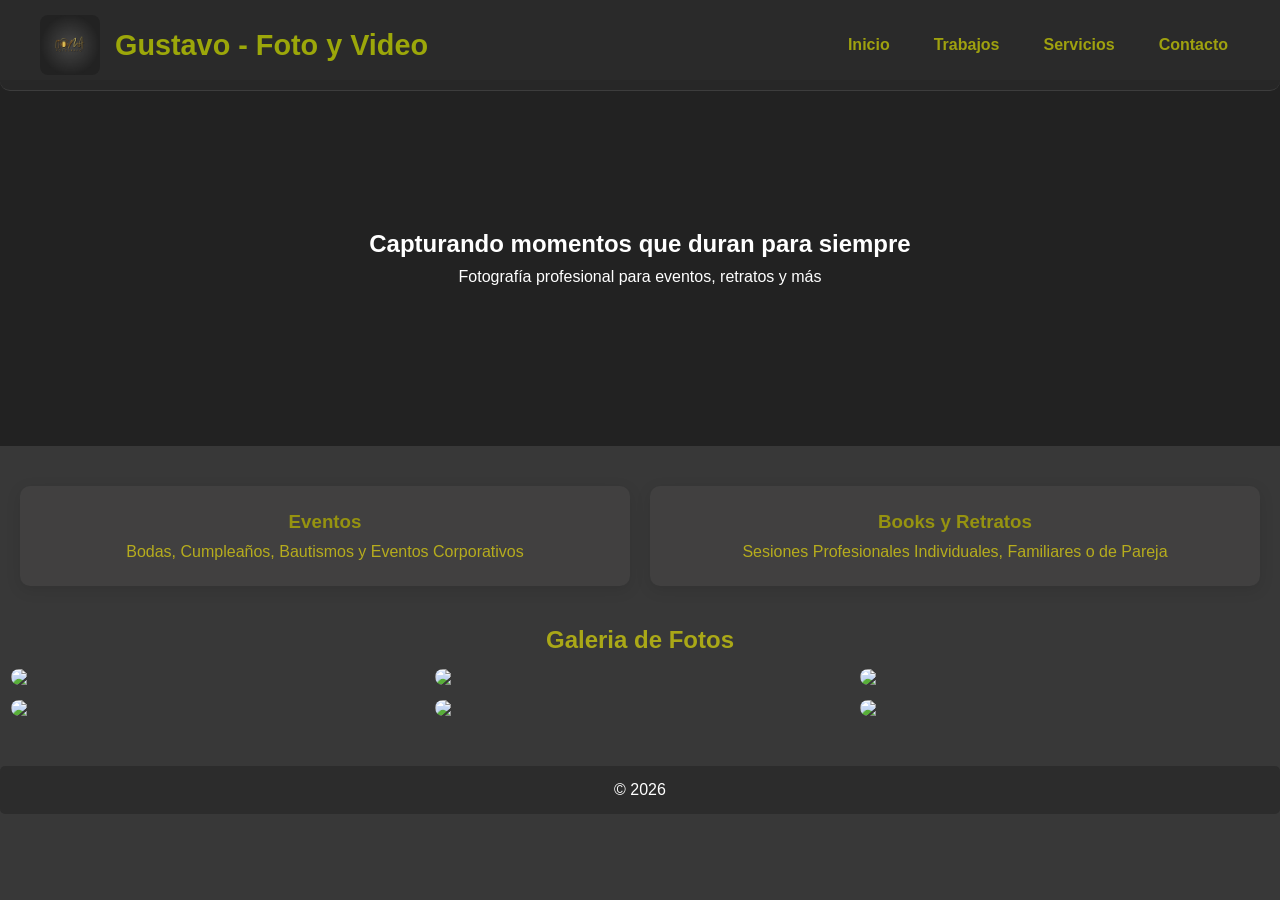
==== index.html @ a0f41781 "Add files via upload" ====
<!DOCTYPE html>
<html lang="es">

<head>

<meta charset="UTF-8">

<meta name="viewport" content="width=device-width, initial-scale=1.0">

<title> Foto y Video - Gustavo </title>

<link rel="stylesheet" href="Css/Fotos Css.css">

</head>

<body>

<header> 
<div class="logo-titulo"> 
    <img src="imagenes\logo.jpg" alt="Logo Gustavo Foto y Video" class="logo">  
    <h1 id="titulogrande"> Gustavo - Foto y Video </h1>
</div>


<nav>  
    <ul>
        <li> <a href ="#"> Inicio </a> </li>
        <li> <a href ="#"> Trabajos </a> </li>
        <li> <a href ="#"> Servicios </a> </li>
        <li> <a href ="#"> Contacto </a> </li>
    </ul>
</nav>

</header>

<main> 
    <section class="hero">
        <h2>Capturando momentos que duran para siempre</h2>
        <p>Fotografía profesional para eventos, retratos y más</p>
    </section>

    <section class="servicios">
        <div class="servicio">
            <h3> Eventos </h3>
            <p> Bodas, Cumpleaños, Bautismos y Eventos Corporativos </p>
        </div>  

        <div class="servicio">
            <h3> Books y Retratos </h3>
            <p> Sesiones Profesionales Individuales, Familiares o de Pareja </p>
        </div>   
</section>

    <h2 id="titulogaleria"> Galeria de Fotos </h2>
    <section class="galeria">  

        <img src="https://picsum.photos/300">
        <img src="https://picsum.photos/301">
        <img src="https://picsum.photos/302">
        <img src="https://picsum.photos/303">
        <img src="https://picsum.photos/304">
        <img src="https://picsum.photos/305">
        
    </section>

</main>

<footer>

<p>© 2026</p>

</footer>


</body>

</html>
---- Css/Fotos Css.css ----
/*
*{
    margin:0;
    padding:0;
    box-sizing:border-box;
}

body{
    font-family: Arial, sans-serif;
    padding: 10px;
    background-color:#4d4c4c;
}


header{
    background-color: #2b2b2b;
    color: rgb(236, 56, 56);
    padding: 20px 40px;
    display: flex;
    flex-direction: column; 
    gap: 15px;
    box-shadow: 0 5px 15px rgba(0,0,0,0.2);
    border-radius: 10px;
}

.logo-titulo{
    display: flex;
    align-items: center;
    gap: 15px;
    flex-direction: row;
    justify-content: center; 
    flex-wrap: nowrap;
    width: 100%;
}

.logo {
    width: 60px;
    height: auto;
    border-radius: 8px;
}

#titulogrande{
    font-size: 1.8rem;
    margin: 0;
    white-space: normal;
    text-align: center; 
}


nav{
width: 100%;
}

nav ul{
    display:flex;
    list-style:none;
    width:100%;
    justify-content: center;
    gap: 10px;
    flex-wrap: wrap;
    padding:0;
    margin:0;
    justify-content: space-between; 
    flex-wrap: nowrap; 
}


nav li{
    text-align:center;
    flex:1 1 auto;
}

nav a{
    display:block;
    padding:12px 5px;
    text-decoration:none;
    color: #f04343;
    font-weight: bold;
    transition: 0.3s;
    border-radius: 5px;
}

nav a:hover{
    transform: scale(1.05);
    color: #ec1919;
    background-color: rgba(255,255,255,0.2);
}

.hero{
    text-align: center; 
    padding: 40px 20px; 
    background: linear-gradient(to right, #2b2b2b, #c5c3c3); 
    border-radius: 5px; 
    margin-bottom: 15px; 
    margin-top: 30px;
}

.hero h2 {
    font-size: 2rem; 
    color: #eb3a3a; 
    margin-bottom: 10px; 
}

.hero p {
    font-size: 1.2rem;
    color: #f13a3a;
}


#titulogaleria{
    text-align: center;
    margin: 20px 0;
}

.galeria{
    display: flex;
    flex-wrap: wrap;
    gap: 15px;
    justify-content: center;
}

.galeria img{
    width: 32%;
    height:auto;
    transition: 0.3s ease, box-shadow 0.3s ease;
    cursor: pointer;
    border-radius: 5px;
}

.galeria img:hover{
    transform: scale(1.05);
    box-shadow: 0 8px 15px rgba(0,0,0,0.3);
}

.servicios {
    display: flex; 
    justify-content: space-around; 
    gap: 20px; 
    margin: 20px 0 40px 0;
    flex-wrap: wrap; 
}

.servicio {
    background-color: #2c2b2b; 
    padding: 20px; 
    border-radius: 5px; 
    text-align: center; 
    flex: 1 1 250px; 
    box-shadow: 0 4px 10px rgba(0,0,0,0.1); 
    transition: transform 0.3s, box-shadow 0.3s; 
    cursor: default; 
}

.servicio:hover {
    transform: translateY(-5px); 
    box-shadow: 0 8px 15px rgba(0,0,0,0.2); 
    background-color: #3f3e3e;
}

.servicio h3 {
    color: #f73b3b; 
    margin-bottom: 10px; 
    font-size: 1.3rem; 
}

.servicio p {
    color: #f74343; 
    font-size: 1rem; 
}


footer{
    text-align:center;
    padding:15px;
    margin-top:20px;
    background-color:#333;
    color:#fff;
    border-radius:5px;
}


@media(max-width:900px){
    .galeria img{
        max-width:45%;
    }

    .hero h2 {
        font-size: 1.6rem; 
    }
    .hero p {
        font-size: 1rem;
    }

    .servicio {
        flex: 1 1 45%; 
    }
}

@media(max-width:600px){
    .servicio {
        flex: 1 1 100%; 
    }

    nav ul{
        flex-direction: row;
        gap: 5px;
    }

    nav li{
        flex: 1;
    }

    .galeria img{
        max-width:48%;
        margin-bottom: 10px;
    }

    .hero h2 {
        font-size: 1.4rem; 
    }
    .hero p {
        font-size: 0.95rem;
    }
    .hero {
        padding: 30px 15px; 
    }
}
 */


* {
    margin: 0;
    padding: 0;
    box-sizing: border-box;
}

body {
    font-family: Arial, sans-serif;
    background-color: #383838; /* gris claro de fondo */
    color: #222;
}

/* Header */
header {
    position: fixed;
    top: 0;
    width: 100%;
    background: rgba(40, 40, 40, 0.85); /* semitransparente */
    color: #fff;
    padding: 15px 40px;
    display: flex;
    justify-content: space-between;
    align-items: center;
    z-index: 100;
    border-bottom: 1px solid rgba(255,255,255,0.1);
    border-radius: 0 0 10px 10px;
}

.logo-titulo {
    display: flex;
    align-items: center;
    gap: 15px;
}

.logo {
    width: 60px;
    height: auto;
    border-radius: 8px;
}

#titulogrande {
    font-size: 1.8rem;
    color: #9ca70a;
}

/* Navegación */
nav ul {
    display: flex;
    list-style: none;
    gap: 20px;
}

nav a {
    color: #9fa10f;
    text-decoration: none;
    font-weight: bold;
    padding: 8px 12px;
    border-radius: 5px;
    transition: 0.3s;
    
}

nav a:hover {
    transform: translateY(-5px);
    box-shadow: 0 8px 20px rgba(0,0,0,0.2);
    background-color: rgba(255,255,255,0.2);
    color: #bedd0e;
}


.hero {
    background-image: url('https://picsum.photos/1200/500'); 
    background-size: cover;
    background-position: center;
    color: #fff;
    text-align: center;
    padding: 150px 20px;
    position: relative;
    margin-top: 80px; 
}

.hero::after {
    content: '';
    position: absolute;
    top: 0; left: 0;
    width: 100%; height: 100%;
    background: rgba(0,0,0,0.4);
    z-index: 0;
}

.hero h2, .hero p {
    position: relative;
    z-index: 1;
    margin-bottom: 10px;
}

/* Servicios */
.servicios {
    display: flex; 
    justify-content: space-around; 
    gap: 20px; 
    margin: 40px 20px;
    flex-wrap: wrap; 
}

.servicio {
    background-color: #414040; 
    padding: 25px; 
    border-radius: 10px; 
    text-align: center; 
    flex: 1 1 250px; 
    box-shadow: 0 4px 15px rgba(0,0,0,0.1); 
    transition: transform 0.3s, box-shadow 0.3s; 
}

.servicio:hover {
    transform: translateY(-5px);
    box-shadow: 0 8px 20px rgba(0,0,0,0.2);
}

.servicio h3 {
    color: #969310;
    margin-bottom: 10px;
}

.servicio p {
    color: #b6ac1d;
}

/* Galería */
#titulogaleria {
    text-align: center;
    margin: 30px 0 15px 0;
    color: #aaa817;
}

.galeria {
    display: flex;
    flex-wrap: wrap;
    gap: 15px;
    justify-content: center;
    margin-bottom: 50px;
}

.galeria img {
    width: 32%;
    border-radius: 8px;
    transition: 0.3s;
    cursor: pointer;
}

.galeria img:hover {
    transform: scale(1.05);
    box-shadow: 0 8px 20px rgba(0,0,0,0.3);
}

/* Footer */
footer {
    text-align: center;
    padding: 15px;
    background-color: #2c2c2c;
    color: #fff;
    border-radius: 5px;
}

/* Responsive */
@media(max-width:900px) {
    .galeria img {
        width: 45%;
    }

    .servicio {
        flex: 1 1 45%;
    }
}

@media(max-width:600px) {
    .galeria img {
        width: 48%;
    }

    .servicio {
        flex: 1 1 100%;
    }

    .hero {
        padding: 120px 15px;
    }

    .hero h2 {
        font-size: 1.6rem;
    }

    .hero p {
        font-size: 1rem;
    }
}
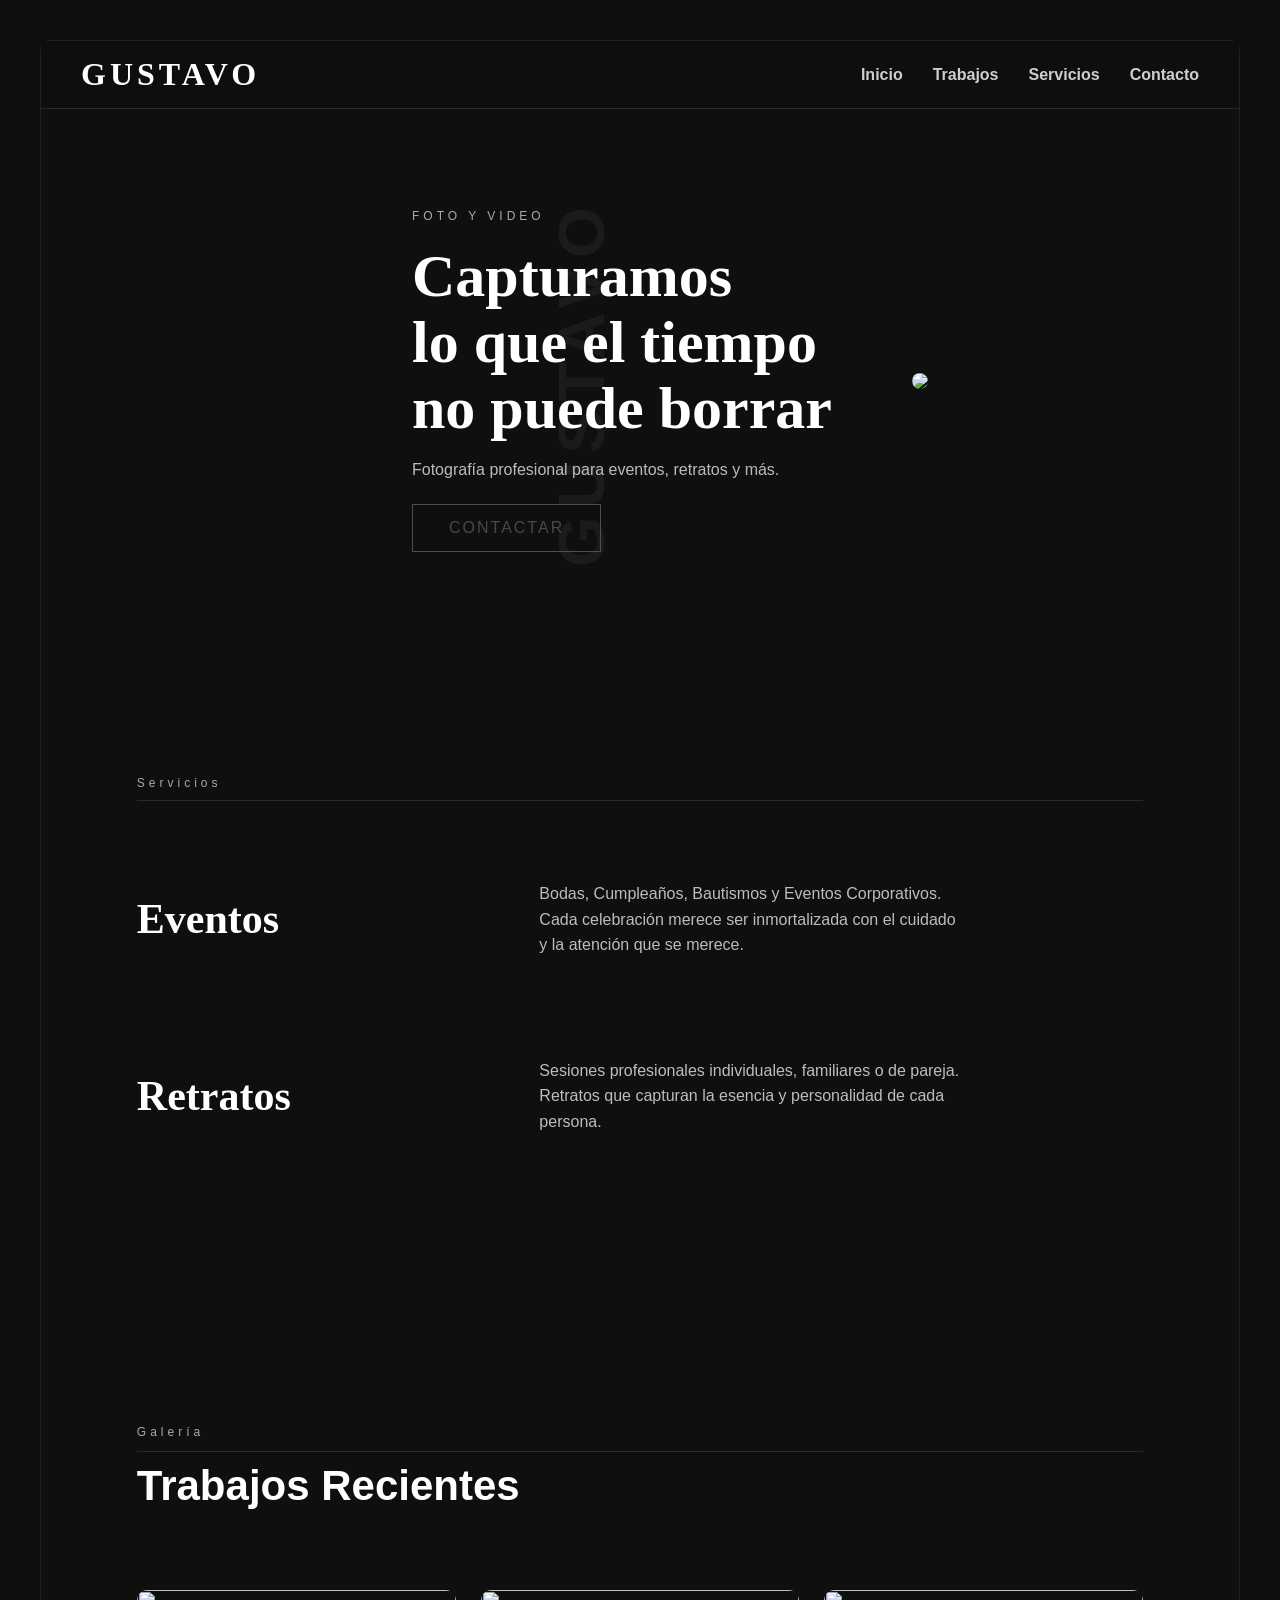
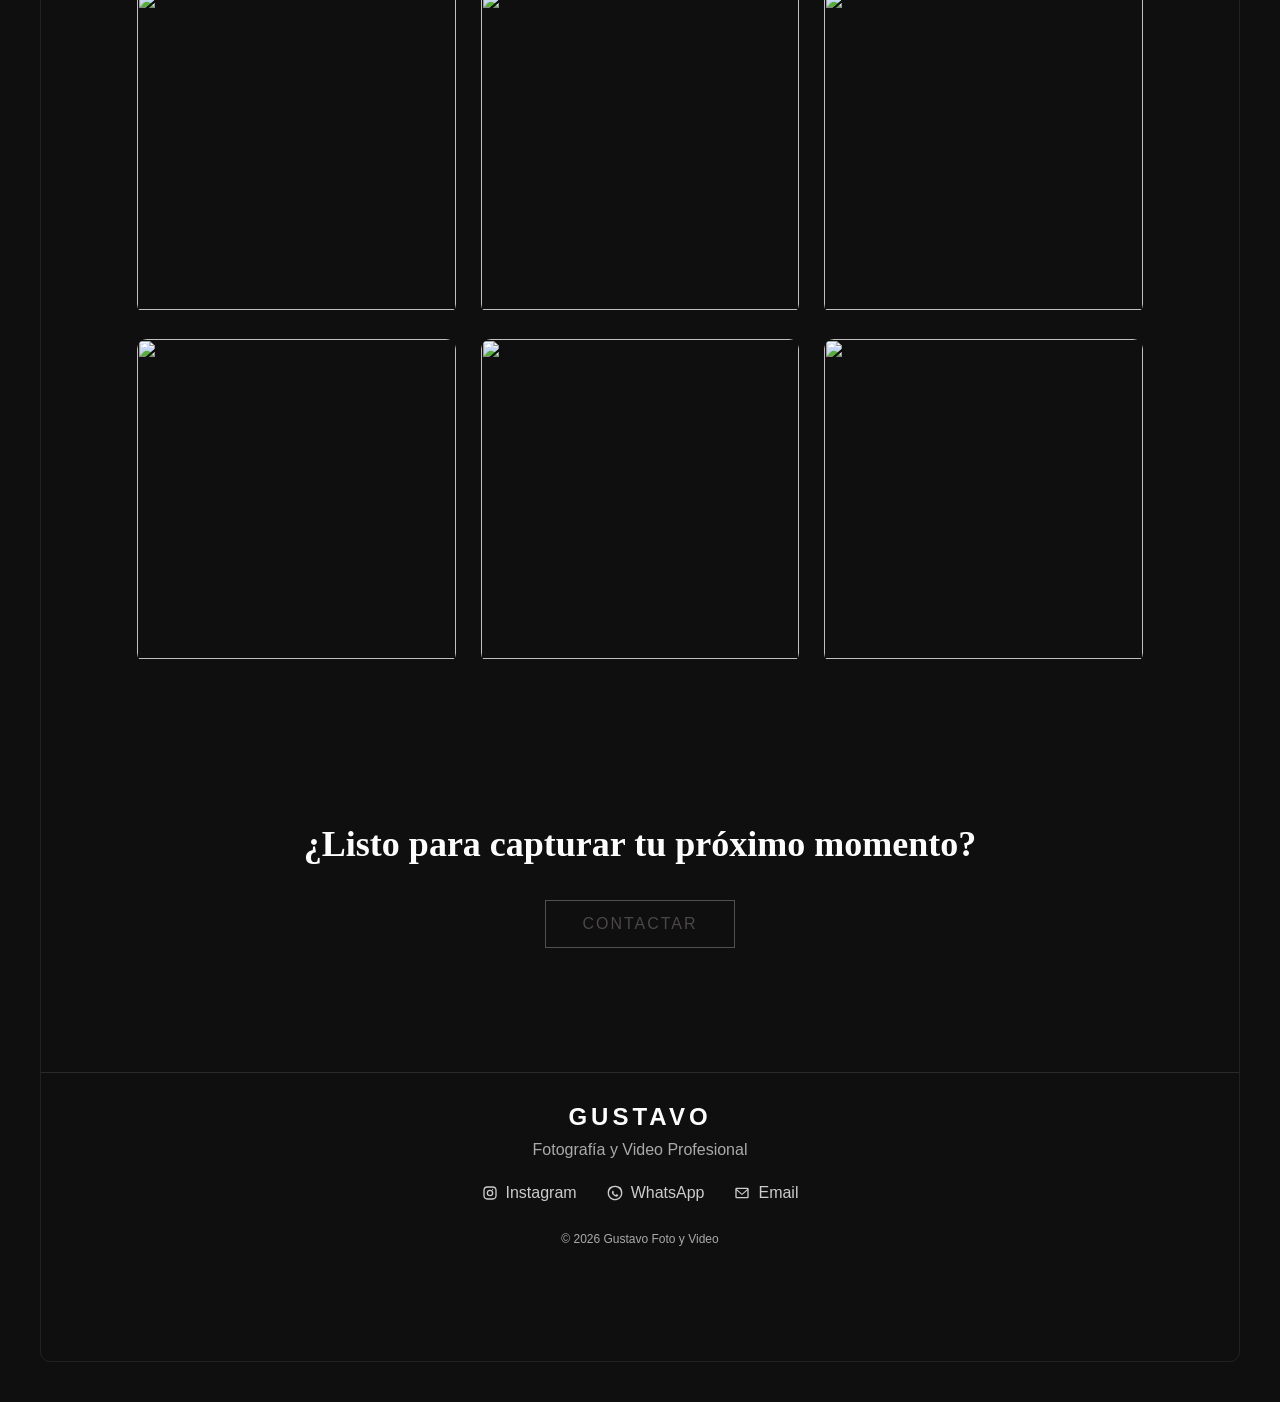
==== commit f175c088: "Add files via upload" ====
--- a/index.html
+++ b/index.html
@@ -1,77 +1,217 @@
 <!DOCTYPE html>
 <html lang="es">
-
 <head>
-
 <meta charset="UTF-8">
-
 <meta name="viewport" content="width=device-width, initial-scale=1.0">
-
-<title> Foto y Video - Gustavo </title>
+<title>Gustavo Foto y Video</title>
 
 <link rel="stylesheet" href="Css/Fotos Css.css">
-
 </head>
 
 <body>
 
-<header> 
-<div class="logo-titulo"> 
-    <img src="imagenes\logo.jpg" alt="Logo Gustavo Foto y Video" class="logo">  
-    <h1 id="titulogrande"> Gustavo - Foto y Video </h1>
-</div>
-
-
-<nav>  
-    <ul>
-        <li> <a href ="#"> Inicio </a> </li>
-        <li> <a href ="#"> Trabajos </a> </li>
-        <li> <a href ="#"> Servicios </a> </li>
-        <li> <a href ="#"> Contacto </a> </li>
-    </ul>
+  <div class="pagina">
+
+<header class="header">
+
+<h1 class="logo">GUSTAVO</h1>
+
+<input type="checkbox" id="menu-toggle">
+<label for="menu-toggle" class="menu-icon">
+<span></span>
+<span></span>
+<span></span>
+</label>
+
+<nav>
+<ul>
+<li><a href="#Inicio">Inicio</a></li>
+<li><a href="#Trabajos">Trabajos</a></li>
+<li><a href="#Servicios">Servicios</a></li>
+<li><a href="contacto.html">Contacto</a></li>
+</ul>
 </nav>
 
 </header>
 
-<main> 
-    <section class="hero">
-        <h2>Capturando momentos que duran para siempre</h2>
-        <p>Fotografía profesional para eventos, retratos y más</p>
-    </section>
-
-    <section class="servicios">
-        <div class="servicio">
-            <h3> Eventos </h3>
-            <p> Bodas, Cumpleaños, Bautismos y Eventos Corporativos </p>
-        </div>  
-
-        <div class="servicio">
-            <h3> Books y Retratos </h3>
-            <p> Sesiones Profesionales Individuales, Familiares o de Pareja </p>
-        </div>   
-</section>
-
-    <h2 id="titulogaleria"> Galeria de Fotos </h2>
-    <section class="galeria">  
-
-        <img src="https://picsum.photos/300">
-        <img src="https://picsum.photos/301">
-        <img src="https://picsum.photos/302">
-        <img src="https://picsum.photos/303">
-        <img src="https://picsum.photos/304">
-        <img src="https://picsum.photos/305">
-        
-    </section>
-
-</main>
-
-<footer>
-
-<p>© 2026</p>
+
+<section class="hero" id="Inicio">
+
+
+
+<div class="hero-text">
+
+    <span class="hero-vertical">GUSTAVO</span>
+
+<p class="sub">FOTO Y VIDEO</p>
+
+<h2>
+Capturamos<br>
+lo que el tiempo<br>
+no puede borrar
+</h2>
+
+<p class="descripcion">
+Fotografía profesional para eventos, retratos y más.
+</p>
+
+<a href="contacto.html" class="cta-btn">CONTACTAR</a>
+
+</div>
+
+<div class="hero-img">
+<img src="https://picsum.photos/500/700">
+</div>
+
+</section>
+
+
+<section class="servicios" id="Servicios">
+
+  <p id="sub"> Servicios </p>
+
+<div class="servicio">
+  
+<h3>Eventos</h3>
+<p>Bodas, Cumpleaños, Bautismos y Eventos Corporativos. Cada celebración merece ser inmortalizada con el cuidado y la atención que se merece.</p>
+</div>
+
+<div class="servicio">
+<h3>Retratos</h3>
+<p>Sesiones profesionales individuales, familiares o de pareja. Retratos que capturan la esencia y personalidad de cada persona.</p>
+</div>
+
+</section>
+
+<div class="container" id="Trabajos">
+
+<div class="titulo-seccion">
+<p class="sub"> Galería </p>
+<h2>Trabajos Recientes</h2>
+</div>
+
+<section class="galeria" id="galeria">
+
+<a href="#img1" class="foto">
+<img src="https://picsum.photos/300">
+<div class="overlay"><p>Boda</p></div>
+</a>
+
+<a href="#img2" class="foto">
+<img src="https://picsum.photos/302">
+<div class="overlay"><p>Retrato</p></div>
+</a>
+
+<a href="#img3" class="foto">
+<img src="https://picsum.photos/304">
+<div class="overlay"><p>Evento</p></div>
+</a>
+
+<a href="#img4" class="foto">
+<img src="https://picsum.photos/306">
+<div class="overlay"><p>Sesión</p></div>
+</a>
+
+<a href="#img5" class="foto">
+<img src="https://picsum.photos/308">
+<div class="overlay"><p>Bautismo</p></div>
+</a>
+
+<a href="#img6" class="foto">
+<img src="https://picsum.photos/310">
+<div class="overlay"><p>Retrato</p></div>
+</a>
+
+</section>
+
+<div id="img1" class="lightbox">
+<a href="#img6" class="prev">❮</a>
+<img src="https://picsum.photos/300">
+<a href="#img2" class="next">❯</a>
+<a href="#galeria" class="cerrar">✕</a>
+</div>
+
+<div id="img2" class="lightbox">
+<a href="#img1" class="prev">❮</a>
+<img src="https://picsum.photos/302">
+<a href="#img3" class="next">❯</a>
+<a href="#galeria" class="cerrar">✕</a>
+</div>
+
+<div id="img3" class="lightbox">
+<a href="#img2" class="prev">❮</a>
+<img src="https://picsum.photos/304">
+<a href="#img4" class="next">❯</a>
+<a href="#galeria" class="cerrar">✕</a>
+</div>
+
+<div id="img4" class="lightbox">
+<a href="#img3" class="prev">❮</a>
+<img src="https://picsum.photos/306">
+<a href="#img5" class="next">❯</a>
+<a href="#galeria" class="cerrar">✕</a>
+</div>
+
+<div id="img5" class="lightbox">
+<a href="#img4" class="prev">❮</a>
+<img src="https://picsum.photos/308">
+<a href="#img6" class="next">❯</a>
+<a href="#galeria" class="cerrar">✕</a>
+</div>
+
+<div id="img6" class="lightbox">
+<a href="#img5" class="prev">❮</a>
+<img src="https://picsum.photos/310">
+<a href="#img1" class="next">❯</a>
+<a href="#galeria" class="cerrar">✕</a>
+</div>
+<section class="cta">
+
+<h2>¿Listo para capturar tu próximo momento?</h2>
+
+<a href="contacto.html" class="cta-btn">CONTACTAR</a>
+
+</section>
+
+<footer class="footer">
+
+<div class="footer-content">
+
+<h2>GUSTAVO</h2>
+
+<p>Fotografía y Video Profesional</p>
+
+<div class="footer-links">
+
+<a href="#">
+<svg viewBox="0 0 24 24" class="icon">
+<path d="M7.75 2C4.57 2 2 4.57 2 7.75v8.5C2 19.43 4.57 22 7.75 22h8.5C19.43 22 22 19.43 22 16.25v-8.5C22 4.57 19.43 2 16.25 2h-8.5zm0 2h8.5A3.75 3.75 0 0 1 20 7.75v8.5A3.75 3.75 0 0 1 16.25 20h-8.5A3.75 3.75 0 0 1 4 16.25v-8.5A3.75 3.75 0 0 1 7.75 4zm8.25 1.5a1 1 0 1 0 0 2 1 1 0 0 0 0-2zM12 7a5 5 0 1 0 0 10 5 5 0 0 0 0-10zm0 2a3 3 0 1 1 0 6 3 3 0 0 1 0-6z"/>
+</svg>
+Instagram
+</a>
+
+<a href="#">
+<svg viewBox="0 0 24 24" class="icon">
+<path d="M20 3.5A11.94 11.94 0 0 0 12 1 11.94 11.94 0 0 0 4 3.5C1.8 5.7 1 8.4 1 12c0 6.1 4.9 11 11 11s11-4.9 11-11c0-3.6-.8-6.3-3-8.5zm-8 17.5a9 9 0 1 1 0-18 9 9 0 0 1 0 18zm4.5-6.5c-.2-.1-1.5-.7-1.7-.8-.2-.1-.4-.1-.5.1-.1.2-.6.8-.7 1-.1.2-.3.2-.5.1-.2-.1-1-.4-1.9-1.2-.7-.6-1.2-1.3-1.4-1.5-.1-.2 0-.3.1-.4.1-.1.2-.3.3-.4.1-.1.1-.2.2-.3.1-.1 0-.2 0-.3 0-.1-.5-1.2-.7-1.6-.2-.5-.4-.4-.5-.4h-.5c-.2 0-.4.1-.6.3-.2.2-.8.8-.8 2s.8 2.4.9 2.5c.1.2 1.6 2.4 3.8 3.3.5.2 1 .4 1.3.5.6.2 1.2.2 1.6.1.5-.1 1.5-.6 1.7-1.2.2-.6.2-1.1.2-1.2 0-.1-.2-.2-.4-.3z"/>
+</svg>
+WhatsApp
+</a>
+
+<a href="#">
+<svg viewBox="0 0 24 24" class="icon">
+<path d="M2 6a2 2 0 0 1 2-2h16a2 2 0 0 1 2 2v12a2 2 0 0 1-2 2H4a2 2 0 0 1-2-2V6zm2 0v.01L12 13l8-6.99V6H4zm16 2.24l-7.4 6.47a1 1 0 0 1-1.2 0L4 8.24V18h16V8.24z"/>
+</svg>
+Email
+</a>
+
+</div>
+
+
+<p class="copyright">
+© 2026 Gustavo Foto y Video
+</p>
 
 </footer>
 
-
 </body>
-
 </html>
--- a/Css/Fotos Css.css
+++ b/Css/Fotos Css.css
@@ -1,427 +1,717 @@
-/*
 *{
-    margin:0;
-    padding:0;
-    box-sizing:border-box;
+margin:0;
+padding:0;
+box-sizing:border-box;
+font-family:Arial, Helvetica, sans-serif;
 }
 
 body{
-    font-family: Arial, sans-serif;
-    padding: 10px;
-    background-color:#4d4c4c;
-}
-
+font-family:Arial, sans-serif;
+background:#0f0f0f;
+color:white;
+padding:40px;
+}
+
+.pagina{
+border:1px solid #222;
+border-radius:10px;
+padding-bottom:80px;
+}
+
+main{
+border:1px solid #222;
+border-radius:8px;
+padding-bottom:80px;
+}
+
+/* header */
 
 header{
-    background-color: #2b2b2b;
-    color: rgb(236, 56, 56);
-    padding: 20px 40px;
-    display: flex;
-    flex-direction: column; 
-    gap: 15px;
-    box-shadow: 0 5px 15px rgba(0,0,0,0.2);
-    border-radius: 10px;
-}
-
-.logo-titulo{
-    display: flex;
-    align-items: center;
-    gap: 15px;
-    flex-direction: row;
-    justify-content: center; 
-    flex-wrap: nowrap;
-    width: 100%;
-}
-
-.logo {
-    width: 60px;
-    height: auto;
-    border-radius: 8px;
-}
-
-#titulogrande{
-    font-size: 1.8rem;
-    margin: 0;
-    white-space: normal;
-    text-align: center; 
-}
-
+position:sticky;
+top:0;
+width:100%;
+
+background:#0f0f0f;
+
+display:flex;
+justify-content:space-between;
+align-items:center;
+
+padding:15px 40px;
+
+border-bottom:1px solid #2a2a2a;
+
+z-index:1000;
+
+flex-wrap:wrap; 
+transition: 0.3s;
+backdrop-filter:blur(10px);
+background:rgba(15,15,15,0.9);
+}
+
+header:hover{
+background:#0a0a0a;
+border-bottom:1px solid #444;
+}
+
+.logo{
+letter-spacing:4px;
+font-family:'Times New Roman', Times, serif
+}
+
+#menu-toggle{
+display:none;
+}
+
+.menu-icon{
+display:none;
+flex-direction:column;
+cursor:pointer;
+gap:5px;
+}
+
+.menu-icon span{
+width:25px;
+height:2px;
+background:white;
+display:block;
+}
+
+nav ul{
+display:flex;
+gap:30px;
+list-style:none;
+
+}
+
+nav a{
+text-decoration:none;
+color:#cfcfcf;
+font-weight:bold;
+position:relative;
+padding-bottom:5px;
+}
+
+nav a::after{
+content:"";
+position:absolute;
+left:0;
+bottom:0;
+width:0;
+height:2px;
+background:#e5c100;
+transition:0.3s;
+}
+
+nav a:hover::after{
+width:100%;
+}
+
+/* hero */
+
+.hero{
+margin-top:0px;
+display:flex;
+align-items:center;
+justify-content:center;
+gap:80px;
+padding:100px 8%;
+flex-wrap:wrap;
+}
+
+
+.hero-vertical{
+position:absolute;
+
+top:50%;
+left:40%;
+
+transform:translateY(-50%) rotate(180deg);
+
+writing-mode:vertical-rl;
+
+font-size:65px;
+font-weight:700;
+
+letter-spacing:8px;
+
+color:rgba(255,255,255,0.05);
+
+pointer-events:none;
+}
+
+.hero-text{
+position:relative;
+max-width:500px;
+padding-left:60px;
+}
+
+.hero-text h2{
+font-size:60px;
+line-height:1.1;
+margin:20px 0;
+font-family: 'Times New Roman', Times, serif;
+}
+
+.sub{
+letter-spacing:4px;
+font-size:12px;
+color:#aaa;
+}
+
+.descripcion{
+color:#bbb;
+margin-bottom:25px;
+}
+
+button{
+
+padding:12px 30px;
+
+border:1px solid white;
+
+background:none;
+
+color:white;
+
+cursor:pointer;
+
+letter-spacing:2px;
+
+transition:0.3s;
+
+}
+
+button:hover{
+
+background:#e5c100;
+
+color:black;
+
+border-color:#e5c100;
+
+}
+
+.hero-img img{
+width:420px;
+max-width:100%;
+border-radius:8px;
+}
+/* servicios */
+
+.servicios{
+max-width:1200px;
+margin:auto;
+padding:120px 8%;
+}
+
+.servicio{
+display:grid;
+grid-template-columns:40% 60%;
+padding:50px 0;
+align-items:center;
+}
+
+.servicio h3{
+font-size:42px;
+font-weight:600;
+font-family: 'Times New Roman', Times, serif;
+}
+
+.servicio p{
+color:#bdbdbd;
+max-width:420px;
+line-height:1.6;
+}
+
+#sub{
+font-size:12px;
+letter-spacing:4px;
+color:#aaa;
+margin-bottom:30px;
+padding-bottom:10px;
+border-bottom:1px solid #2a2a2a;
+display:block;
+}
+
+.card{
+background:#1e1e1e;
+padding:30px;
+border-radius:10px;
+}
+
+/* galeria */
+
+.galeria{
+
+display:grid;
+grid-template-columns:repeat(3,1fr);
+
+gap:25px;
+
+padding:40px 8%;
+
+}
+
+.foto{
+
+position:relative;
+overflow:hidden;
+border-radius:10px;
+
+}
+
+.foto img{
+
+width:100%;
+height:320px;
+
+object-fit:cover;
+
+transition:0.5s;
+
+}
+
+.overlay{
+
+position:absolute;
+
+top:0;
+left:0;
+
+width:100%;
+height:100%;
+
+background:rgba(0,0,0,0.5);
+
+display:flex;
+align-items:center;
+justify-content:center;
+
+opacity:0;
+
+transition:0.4s;
+
+}
+
+.overlay{
+
+position:absolute;
+top:0;
+left:0;
+
+width:100%;
+height:100%;
+
+background:rgba(0,0,0,0.55);
+
+display:flex;
+align-items:center;
+justify-content:center;
+
+opacity:0;
+
+transition:0.4s;
+
+}
+
+.overlay p{
+
+color:white;
+font-size:20px;
+letter-spacing:2px;
+
+transform:translateY(20px);
+transition:0.4s;
+
+}
+
+.foto:hover img{
+
+transform:scale(1.08);
+filter:brightness(0.75);
+
+}
+
+.foto:hover .overlay{
+
+opacity:1;
+
+}
+
+.foto:hover .overlay p{
+
+transform:translateY(0);
+
+}
+
+.titulo-galeria{
+text-align:center;
+font-size:36px;
+margin-top:120px;
+margin-bottom:40px;
+}
+
+.titulo-seccion{
+padding:120px 8% 40px 8%;
+}
+
+.titulo-seccion h2{
+font-size:42px;
+margin-top:10px;
+}
+
+.titulo-seccion .sub{
+padding-bottom:12px;
+border-bottom:1px solid #2a2a2a;
+display:block;
+width:100%;
+}
+
+.container p::after{
+content:"";
+position:absolute;
+left:0;
+bottom:0;
+width:0;
+height:2px;
+background:#e5c100;
+transition:0.3s;
+}
+
+.hero,
+.servicios,
+.titulo-seccion,
+.galeria{
+opacity:0;
+transform:translateY(40px);
+animation:aparecer 1s forwards;
+}
+
+.servicios{
+animation-delay:0.5s;
+}
+
+.titulo-seccion{
+animation-delay:0.6s;
+}
+
+.galeria{
+animation-delay:0.9s;
+}
+
+@keyframes aparecer{
+
+to{
+opacity:1;
+transform:translateY(0);
+}
+
+}
+
+.footer{
+padding:30px 8% 10px 8%;
+text-align:center;
+border-top:1px solid #2a2a2a;
+}
+
+.footer-content h2{
+letter-spacing:4px;
+margin-bottom:10px;
+}
+
+.footer-content p{
+color:#aaa;
+margin-bottom:25px;
+}
+
+.footer-links{
+display:flex;
+justify-content:center;
+gap:30px;
+margin-bottom:30px;
+}
+
+.footer-links a{
+
+display:flex;
+align-items:center;
+gap:8px;
+
+text-decoration:none;
+color:#ccc;
+
+transition:0.3s;
+
+}
+
+.footer-links a:hover{
+color:#e5c100;
+}
+
+.icon{
+
+width:16px;
+height:16px;
+
+fill:currentColor;
+
+}
+
+.copyright{
+font-size:12px;
+color:#777;
+}
+
+.cta{
+
+text-align:center;
+
+padding:120px 8%;
+
+}
+
+.cta h2{
+
+font-size:36px;
+
+margin-bottom:35px;
+
+font-family:'Times New Roman', Times, serif;
+
+}
+
+.cta-btn{
+text-decoration:none;
+border:1px solid rgb(82, 78, 78);
+padding:14px 36px;
+color:rgb(75, 71, 71);
+letter-spacing:2px;
+transition:0.4s;
+display:inline-block;
+position:relative;
+overflow:hidden;
+}
+
+.cta-btn::before{
+content:"";
+position:absolute;
+top:0;
+left:-100%;
+width:100%;
+height:100%;
+background:#e5c100;
+transition:0.4s;
+z-index:-1;
+}
+
+.cta-btn:hover::before{
+left:0;
+}
+
+.cta-btn:hover{
+color:black;
+border-color:#e5c100;
+}
+
+.lightbox{
+
+position:fixed;
+top:0;
+left:0;
+
+width:100%;
+height:100%;
+
+background:rgba(0,0,0,0.92);
+
+display:flex;
+align-items:center;
+justify-content:center;
+
+opacity:0;
+pointer-events:none;
+
+transition:0.4s;
+
+z-index:2000;
+
+}
+
+.lightbox img{
+
+max-width:85%;
+max-height:85%;
+
+border-radius:10px;
+
+}
+
+.lightbox:target{
+
+opacity:1;
+pointer-events:auto;
+
+}
+
+.cerrar{
+
+position:absolute;
+
+top:40px;
+right:60px;
+
+font-size:32px;
+
+color:white;
+
+text-decoration:none;
+
+transition:0.3s;
+
+}
+
+.cerrar:hover{
+
+color:#e5c100;
+
+}
+
+.prev,
+.next{
+position:absolute;
+top:50%;
+transform:translateY(-50%);
+font-size:40px;
+color:white;
+text-decoration:none;
+padding:20px;
+}
+
+.prev{
+left:40px;
+}
+
+.next{
+right:40px;
+}
+
+.prev:hover,
+.next:hover{
+color:#e5c100;
+}
+
+/* responsive */
+
+@media(max-width:900px){
+
+.hero{
+flex-direction:column;
+text-align:center;
+gap:40px;
+margin-top:20px;
+padding-top:40px;
+}
+
+.hero-text{
+padding-left:0;
+}
+
+.hero-vertical{
+display:none;
+}
+
+.servicios{
+padding:80px 8%;
+}
+
+.servicio{
+grid-template-columns:1fr;
+gap:10px;
+}
+
+.servicio h3{
+font-size:32px;
+}
+
+.hero{
+flex-direction:column;
+}
+
+.hero-img{
+order:-1;
+}
+
+.hero-text{
+text-align:center;
+padding-left:0;
+}
+
+.hero-vertical{
+display:none;
+}
+
+.galeria{
+grid-template-columns:repeat(2,1fr);
+}
+
+.foto img{
+height:260px;
+}
+
+}
+
+
+@media(max-width:600px){
+
+nav ul{
+flex-wrap:wrap;
+justify-content:center;
+gap:15px;
+}
+
+
+.hero-text h2{
+font-size:42px;
+}
+
+.galeria{
+columns:2;
+}
+
+}
+
+@media(max-width:800px){
+
+.menu-icon{
+display:flex;
+}
 
 nav{
-width: 100%;
+width:100%;
+max-height:0;
+overflow:hidden;
+transition:max-height 0.35s ease;
 }
 
 nav ul{
-    display:flex;
-    list-style:none;
-    width:100%;
-    justify-content: center;
-    gap: 10px;
-    flex-wrap: wrap;
-    padding:0;
-    margin:0;
-    justify-content: space-between; 
-    flex-wrap: nowrap; 
-}
-
-
-nav li{
-    text-align:center;
-    flex:1 1 auto;
-}
-
-nav a{
-    display:block;
-    padding:12px 5px;
-    text-decoration:none;
-    color: #f04343;
-    font-weight: bold;
-    transition: 0.3s;
-    border-radius: 5px;
-}
-
-nav a:hover{
-    transform: scale(1.05);
-    color: #ec1919;
-    background-color: rgba(255,255,255,0.2);
-}
-
-.hero{
-    text-align: center; 
-    padding: 40px 20px; 
-    background: linear-gradient(to right, #2b2b2b, #c5c3c3); 
-    border-radius: 5px; 
-    margin-bottom: 15px; 
-    margin-top: 30px;
-}
-
-.hero h2 {
-    font-size: 2rem; 
-    color: #eb3a3a; 
-    margin-bottom: 10px; 
-}
-
-.hero p {
-    font-size: 1.2rem;
-    color: #f13a3a;
-}
-
-
-#titulogaleria{
-    text-align: center;
-    margin: 20px 0;
-}
-
-.galeria{
-    display: flex;
-    flex-wrap: wrap;
-    gap: 15px;
-    justify-content: center;
-}
-
-.galeria img{
-    width: 32%;
-    height:auto;
-    transition: 0.3s ease, box-shadow 0.3s ease;
-    cursor: pointer;
-    border-radius: 5px;
-}
-
-.galeria img:hover{
-    transform: scale(1.05);
-    box-shadow: 0 8px 15px rgba(0,0,0,0.3);
-}
-
-.servicios {
-    display: flex; 
-    justify-content: space-around; 
-    gap: 20px; 
-    margin: 20px 0 40px 0;
-    flex-wrap: wrap; 
-}
-
-.servicio {
-    background-color: #2c2b2b; 
-    padding: 20px; 
-    border-radius: 5px; 
-    text-align: center; 
-    flex: 1 1 250px; 
-    box-shadow: 0 4px 10px rgba(0,0,0,0.1); 
-    transition: transform 0.3s, box-shadow 0.3s; 
-    cursor: default; 
-}
-
-.servicio:hover {
-    transform: translateY(-5px); 
-    box-shadow: 0 8px 15px rgba(0,0,0,0.2); 
-    background-color: #3f3e3e;
-}
-
-.servicio h3 {
-    color: #f73b3b; 
-    margin-bottom: 10px; 
-    font-size: 1.3rem; 
-}
-
-.servicio p {
-    color: #f74343; 
-    font-size: 1rem; 
-}
-
-
-footer{
-    text-align:center;
-    padding:15px;
-    margin-top:20px;
-    background-color:#333;
-    color:#fff;
-    border-radius:5px;
-}
-
-
-@media(max-width:900px){
-    .galeria img{
-        max-width:45%;
-    }
-
-    .hero h2 {
-        font-size: 1.6rem; 
-    }
-    .hero p {
-        font-size: 1rem;
-    }
-
-    .servicio {
-        flex: 1 1 45%; 
-    }
-}
-
-@media(max-width:600px){
-    .servicio {
-        flex: 1 1 100%; 
-    }
-
-    nav ul{
-        flex-direction: row;
-        gap: 5px;
-    }
-
-    nav li{
-        flex: 1;
-    }
-
-    .galeria img{
-        max-width:48%;
-        margin-bottom: 10px;
-    }
-
-    .hero h2 {
-        font-size: 1.4rem; 
-    }
-    .hero p {
-        font-size: 0.95rem;
-    }
-    .hero {
-        padding: 30px 15px; 
-    }
-}
- */
-
-
-* {
-    margin: 0;
-    padding: 0;
-    box-sizing: border-box;
-}
-
-body {
-    font-family: Arial, sans-serif;
-    background-color: #383838; /* gris claro de fondo */
-    color: #222;
-}
-
-/* Header */
-header {
-    position: fixed;
-    top: 0;
-    width: 100%;
-    background: rgba(40, 40, 40, 0.85); /* semitransparente */
-    color: #fff;
-    padding: 15px 40px;
-    display: flex;
-    justify-content: space-between;
-    align-items: center;
-    z-index: 100;
-    border-bottom: 1px solid rgba(255,255,255,0.1);
-    border-radius: 0 0 10px 10px;
-}
-
-.logo-titulo {
-    display: flex;
-    align-items: center;
-    gap: 15px;
-}
-
-.logo {
-    width: 60px;
-    height: auto;
-    border-radius: 8px;
-}
-
-#titulogrande {
-    font-size: 1.8rem;
-    color: #9ca70a;
-}
-
-/* Navegación */
-nav ul {
-    display: flex;
-    list-style: none;
-    gap: 20px;
-}
-
-nav a {
-    color: #9fa10f;
-    text-decoration: none;
-    font-weight: bold;
-    padding: 8px 12px;
-    border-radius: 5px;
-    transition: 0.3s;
-    
-}
-
-nav a:hover {
-    transform: translateY(-5px);
-    box-shadow: 0 8px 20px rgba(0,0,0,0.2);
-    background-color: rgba(255,255,255,0.2);
-    color: #bedd0e;
-}
-
-
-.hero {
-    background-image: url('https://picsum.photos/1200/500'); 
-    background-size: cover;
-    background-position: center;
-    color: #fff;
-    text-align: center;
-    padding: 150px 20px;
-    position: relative;
-    margin-top: 80px; 
-}
-
-.hero::after {
-    content: '';
-    position: absolute;
-    top: 0; left: 0;
-    width: 100%; height: 100%;
-    background: rgba(0,0,0,0.4);
-    z-index: 0;
-}
-
-.hero h2, .hero p {
-    position: relative;
-    z-index: 1;
-    margin-bottom: 10px;
-}
-
-/* Servicios */
-.servicios {
-    display: flex; 
-    justify-content: space-around; 
-    gap: 20px; 
-    margin: 40px 20px;
-    flex-wrap: wrap; 
-}
-
-.servicio {
-    background-color: #414040; 
-    padding: 25px; 
-    border-radius: 10px; 
-    text-align: center; 
-    flex: 1 1 250px; 
-    box-shadow: 0 4px 15px rgba(0,0,0,0.1); 
-    transition: transform 0.3s, box-shadow 0.3s; 
-}
-
-.servicio:hover {
-    transform: translateY(-5px);
-    box-shadow: 0 8px 20px rgba(0,0,0,0.2);
-}
-
-.servicio h3 {
-    color: #969310;
-    margin-bottom: 10px;
-}
-
-.servicio p {
-    color: #b6ac1d;
-}
-
-/* Galería */
-#titulogaleria {
-    text-align: center;
-    margin: 30px 0 15px 0;
-    color: #aaa817;
-}
-
-.galeria {
-    display: flex;
-    flex-wrap: wrap;
-    gap: 15px;
-    justify-content: center;
-    margin-bottom: 50px;
-}
-
-.galeria img {
-    width: 32%;
-    border-radius: 8px;
-    transition: 0.3s;
-    cursor: pointer;
-}
-
-.galeria img:hover {
-    transform: scale(1.05);
-    box-shadow: 0 8px 20px rgba(0,0,0,0.3);
-}
-
-/* Footer */
-footer {
-    text-align: center;
-    padding: 15px;
-    background-color: #2c2c2c;
-    color: #fff;
-    border-radius: 5px;
-}
-
-/* Responsive */
-@media(max-width:900px) {
-    .galeria img {
-        width: 45%;
-    }
-
-    .servicio {
-        flex: 1 1 45%;
-    }
-}
-
-@media(max-width:600px) {
-    .galeria img {
-        width: 48%;
-    }
-
-    .servicio {
-        flex: 1 1 100%;
-    }
-
-    .hero {
-        padding: 120px 15px;
-    }
-
-    .hero h2 {
-        font-size: 1.6rem;
-    }
-
-    .hero p {
-        font-size: 1rem;
-    }
-}+flex-direction:column;
+align-items:center;
+padding:20px 0;
+gap:20px;
+}
+
+#menu-toggle:checked + .menu-icon + nav{
+max-height:250px;
+}
+
+.logo{
+font-size:20px;
+letter-spacing:2px;
+}
+
+header{
+padding:15px 20px;
+}
+
+}
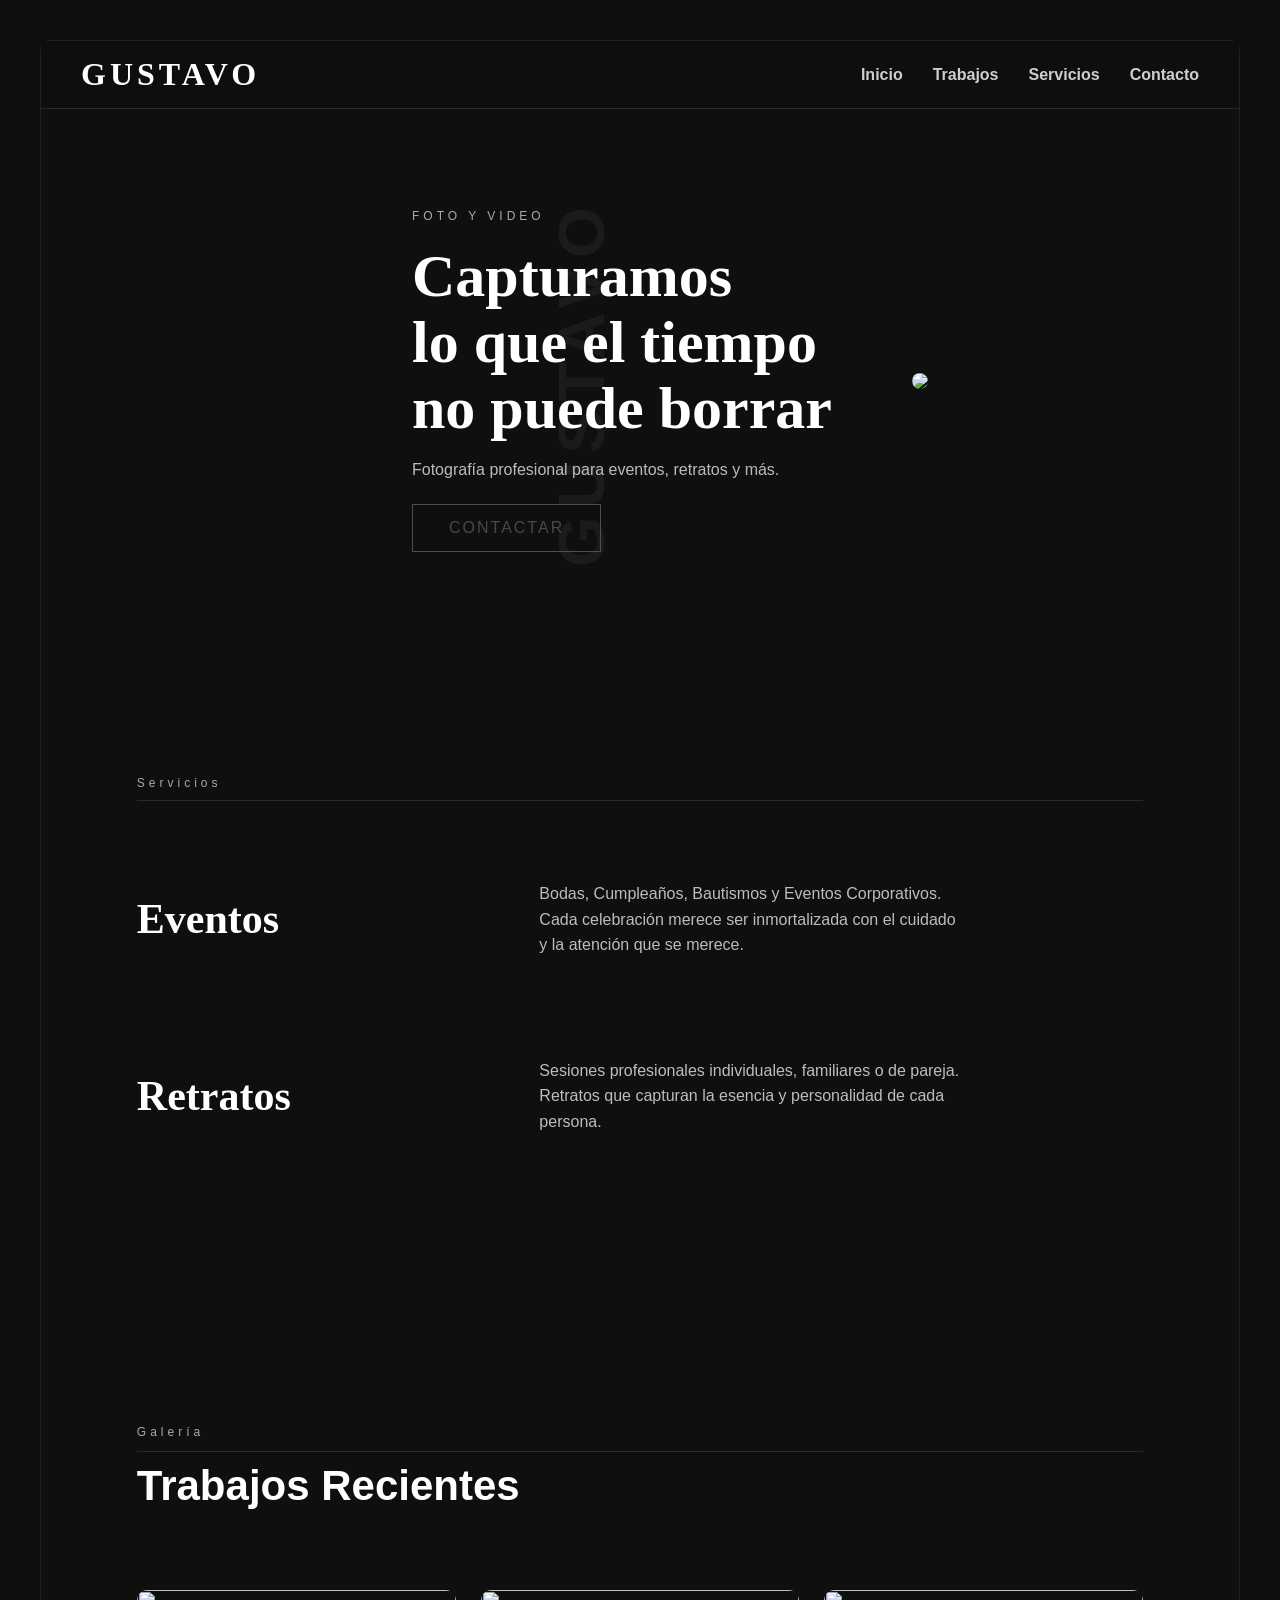
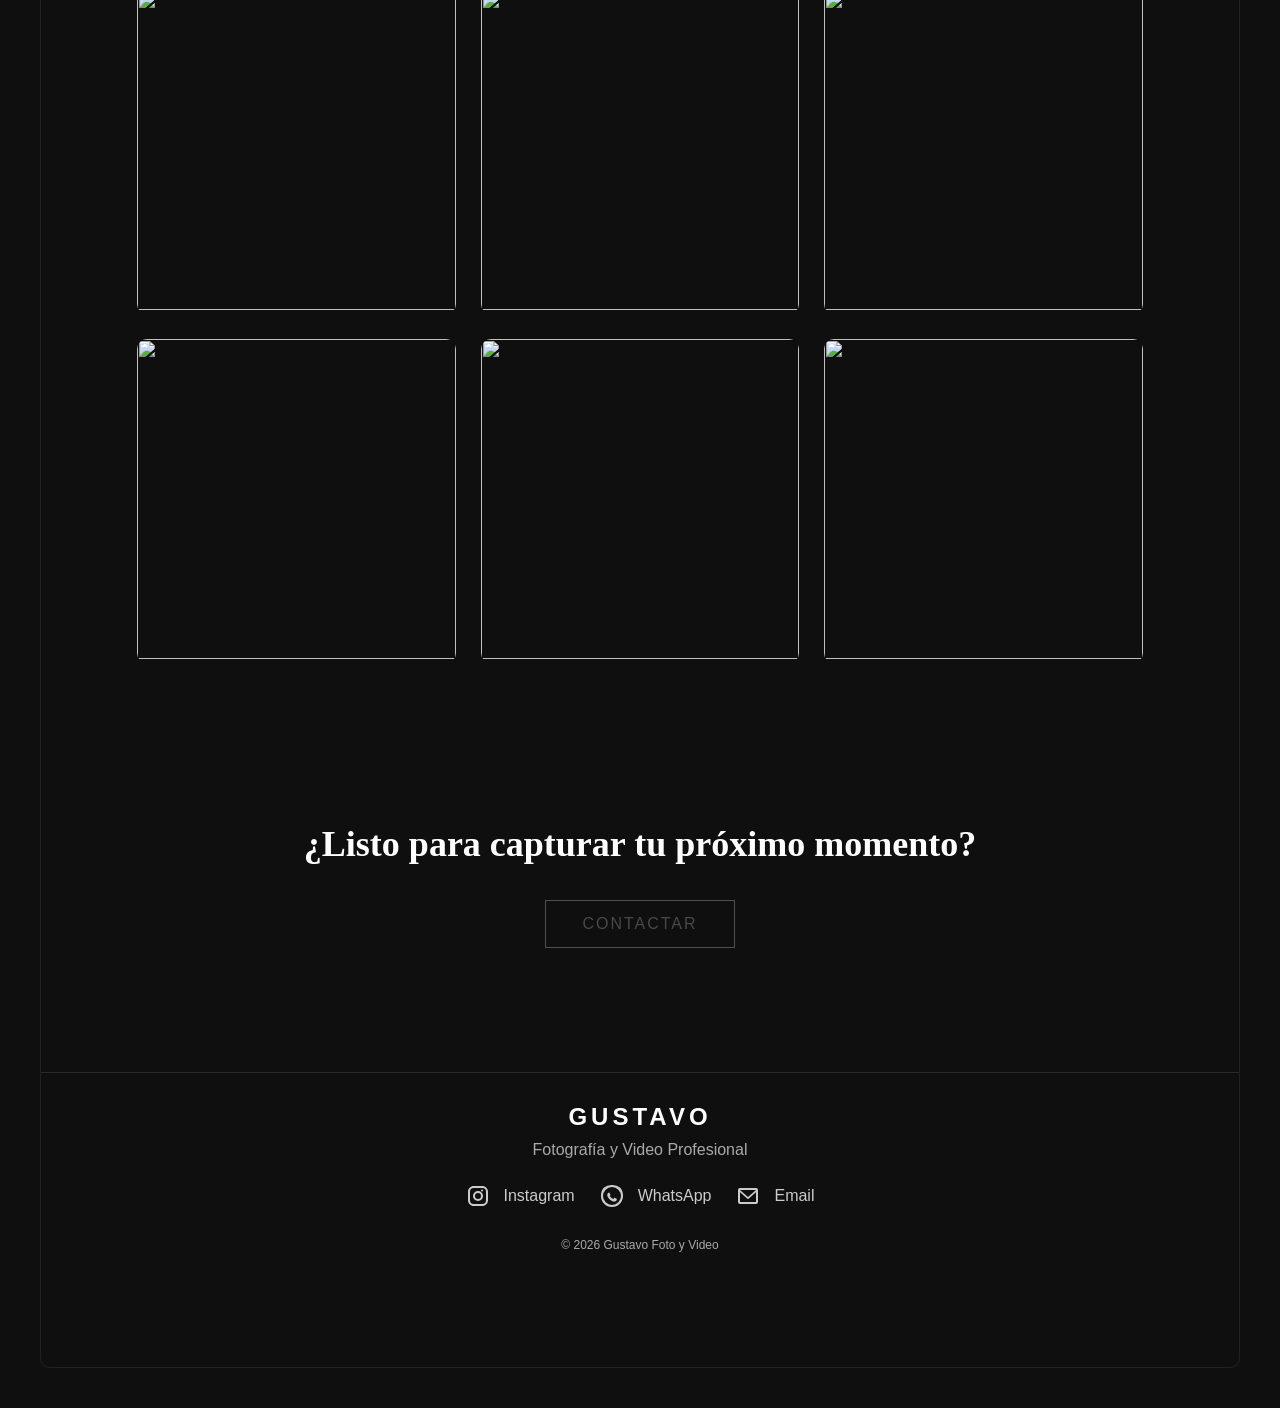
==== commit 2ca77906: "Add files via upload" ====
--- a/index.html
+++ b/index.html
@@ -183,26 +183,26 @@
 
 <div class="footer-links">
 
-<a href="#">
-<svg viewBox="0 0 24 24" class="icon">
-<path d="M7.75 2C4.57 2 2 4.57 2 7.75v8.5C2 19.43 4.57 22 7.75 22h8.5C19.43 22 22 19.43 22 16.25v-8.5C22 4.57 19.43 2 16.25 2h-8.5zm0 2h8.5A3.75 3.75 0 0 1 20 7.75v8.5A3.75 3.75 0 0 1 16.25 20h-8.5A3.75 3.75 0 0 1 4 16.25v-8.5A3.75 3.75 0 0 1 7.75 4zm8.25 1.5a1 1 0 1 0 0 2 1 1 0 0 0 0-2zM12 7a5 5 0 1 0 0 10 5 5 0 0 0 0-10zm0 2a3 3 0 1 1 0 6 3 3 0 0 1 0-6z"/>
-</svg>
-Instagram
-</a>
-
-<a href="#">
-<svg viewBox="0 0 24 24" class="icon">
-<path d="M20 3.5A11.94 11.94 0 0 0 12 1 11.94 11.94 0 0 0 4 3.5C1.8 5.7 1 8.4 1 12c0 6.1 4.9 11 11 11s11-4.9 11-11c0-3.6-.8-6.3-3-8.5zm-8 17.5a9 9 0 1 1 0-18 9 9 0 0 1 0 18zm4.5-6.5c-.2-.1-1.5-.7-1.7-.8-.2-.1-.4-.1-.5.1-.1.2-.6.8-.7 1-.1.2-.3.2-.5.1-.2-.1-1-.4-1.9-1.2-.7-.6-1.2-1.3-1.4-1.5-.1-.2 0-.3.1-.4.1-.1.2-.3.3-.4.1-.1.1-.2.2-.3.1-.1 0-.2 0-.3 0-.1-.5-1.2-.7-1.6-.2-.5-.4-.4-.5-.4h-.5c-.2 0-.4.1-.6.3-.2.2-.8.8-.8 2s.8 2.4.9 2.5c.1.2 1.6 2.4 3.8 3.3.5.2 1 .4 1.3.5.6.2 1.2.2 1.6.1.5-.1 1.5-.6 1.7-1.2.2-.6.2-1.1.2-1.2 0-.1-.2-.2-.4-.3z"/>
-</svg>
-WhatsApp
-</a>
-
-<a href="#">
-<svg viewBox="0 0 24 24" class="icon">
-<path d="M2 6a2 2 0 0 1 2-2h16a2 2 0 0 1 2 2v12a2 2 0 0 1-2 2H4a2 2 0 0 1-2-2V6zm2 0v.01L12 13l8-6.99V6H4zm16 2.24l-7.4 6.47a1 1 0 0 1-1.2 0L4 8.24V18h16V8.24z"/>
-</svg>
-Email
-</a>
+  <a href="https://www.instagram.com/gustavo.laurenti/" target="_blank">
+    <svg viewBox="0 0 24 24" class="icon">
+      <path d="M7.75 2C4.57 2 2 4.57 2 7.75v8.5C2 19.43 4.57 22 7.75 22h8.5C19.43 22 22 19.43 22 16.25v-8.5C22 4.57 19.43 2 16.25 2h-8.5zm0 2h8.5A3.75 3.75 0 0 1 20 7.75v8.5A3.75 3.75 0 0 1 16.25 20h-8.5A3.75 3.75 0 0 1 4 16.25v-8.5A3.75 3.75 0 0 1 7.75 4zm8.25 1.5a1 1 0 1 0 0 2 1 1 0 0 0 0-2zM12 7a5 5 0 1 0 0 10 5 5 0 0 0 0-10zm0 2a3 3 0 1 1 0 6 3 3 0 0 1 0-6z"/>
+    </svg>
+    Instagram
+  </a>
+
+  <a href="https://wa.me/541164717280" target="_blank">
+    <svg viewBox="0 0 24 24" class="icon">
+      <path d="M20 3.5A11.94 11.94 0 0 0 12 1 11.94 11.94 0 0 0 4 3.5C1.8 5.7 1 8.4 1 12c0 6.1 4.9 11 11 11s11-4.9 11-11c0-3.6-.8-6.3-3-8.5zm-8 17.5a9 9 0 1 1 0-18 9 9 0 0 1 0 18zm4.5-6.5c-.2-.1-1.5-.7-1.7-.8-.2-.1-.4-.1-.5.1-.1.2-.6.8-.7 1-.1.2-.3.2-.5.1-.2-.1-1-.4-1.9-1.2-.7-.6-1.2-1.3-1.4-1.5-.1-.2 0-.3.1-.4.1-.1.2-.3.3-.4.1-.1.1-.2.2-.3.1-.1 0-.2 0-.3 0-.1-.5-1.2-.7-1.6-.2-.5-.4-.4-.5-.4h-.5c-.2 0-.4.1-.6.3-.2.2-.8.8-.8 2s.8 2.4.9 2.5c.1.2 1.6 2.4 3.8 3.3.5.2 1 .4 1.3.5.6.2 1.2.2 1.6.1.5-.1 1.5-.6 1.7-1.2.2-.6.2-1.1.2-1.2 0-.1-.2-.2-.4-.3z"/>
+    </svg>
+    WhatsApp
+  </a>
+
+  <a href="https://mail.google.com/mail/?view=cm&fs=1&to=gustavo.lau.154@gmail.com">
+    <svg viewBox="0 0 24 24" class="icon">
+      <path d="M2 6a2 2 0 0 1 2-2h16a2 2 0 0 1 2 2v12a2 2 0 0 1-2 2H4a2 2 0 0 1-2-2V6zm2 0v.01L12 13l8-6.99V6H4zm16 2.24l-7.4 6.47a1 1 0 0 1-1.2 0L4 8.24V18h16V8.24z"/>
+    </svg>
+    Email
+  </a>
 
 </div>
 
--- a/Css/Fotos Css.css
+++ b/Css/Fotos Css.css
@@ -425,37 +425,32 @@
 margin-bottom:25px;
 }
 
-.footer-links{
-display:flex;
-justify-content:center;
-gap:30px;
-margin-bottom:30px;
-}
-
-.footer-links a{
-
-display:flex;
-align-items:center;
-gap:8px;
-
-text-decoration:none;
-color:#ccc;
-
-transition:0.3s;
-
-}
-
-.footer-links a:hover{
-color:#e5c100;
-}
-
-.icon{
-
-width:16px;
-height:16px;
-
-fill:currentColor;
-
+.footer-links {
+    display: flex;
+    justify-content: center;
+    gap: 25px;
+    flex-wrap: nowrap;  
+    margin-bottom: 30px;
+}
+
+.footer-links a {
+    display: flex;
+    align-items: center;
+    gap: 6px;
+    color: #ccc;
+    text-decoration: none;
+    transition: color 0.3s;
+    white-space: nowrap;  
+}
+
+.footer-links a:hover {
+    color: #e5c100; 
+}
+
+.footer-links .icon {
+    width: 24px;
+    height: 24px;
+    fill: currentColor;  
 }
 
 .copyright{
@@ -715,3 +710,11 @@
 }
 
 }
+
+@media screen and (min-width:768px){
+    .footer-links .icon {
+        width:24px;   /* más grande en desktop */
+        height:24px;
+        margin-right:8px;
+    }
+}
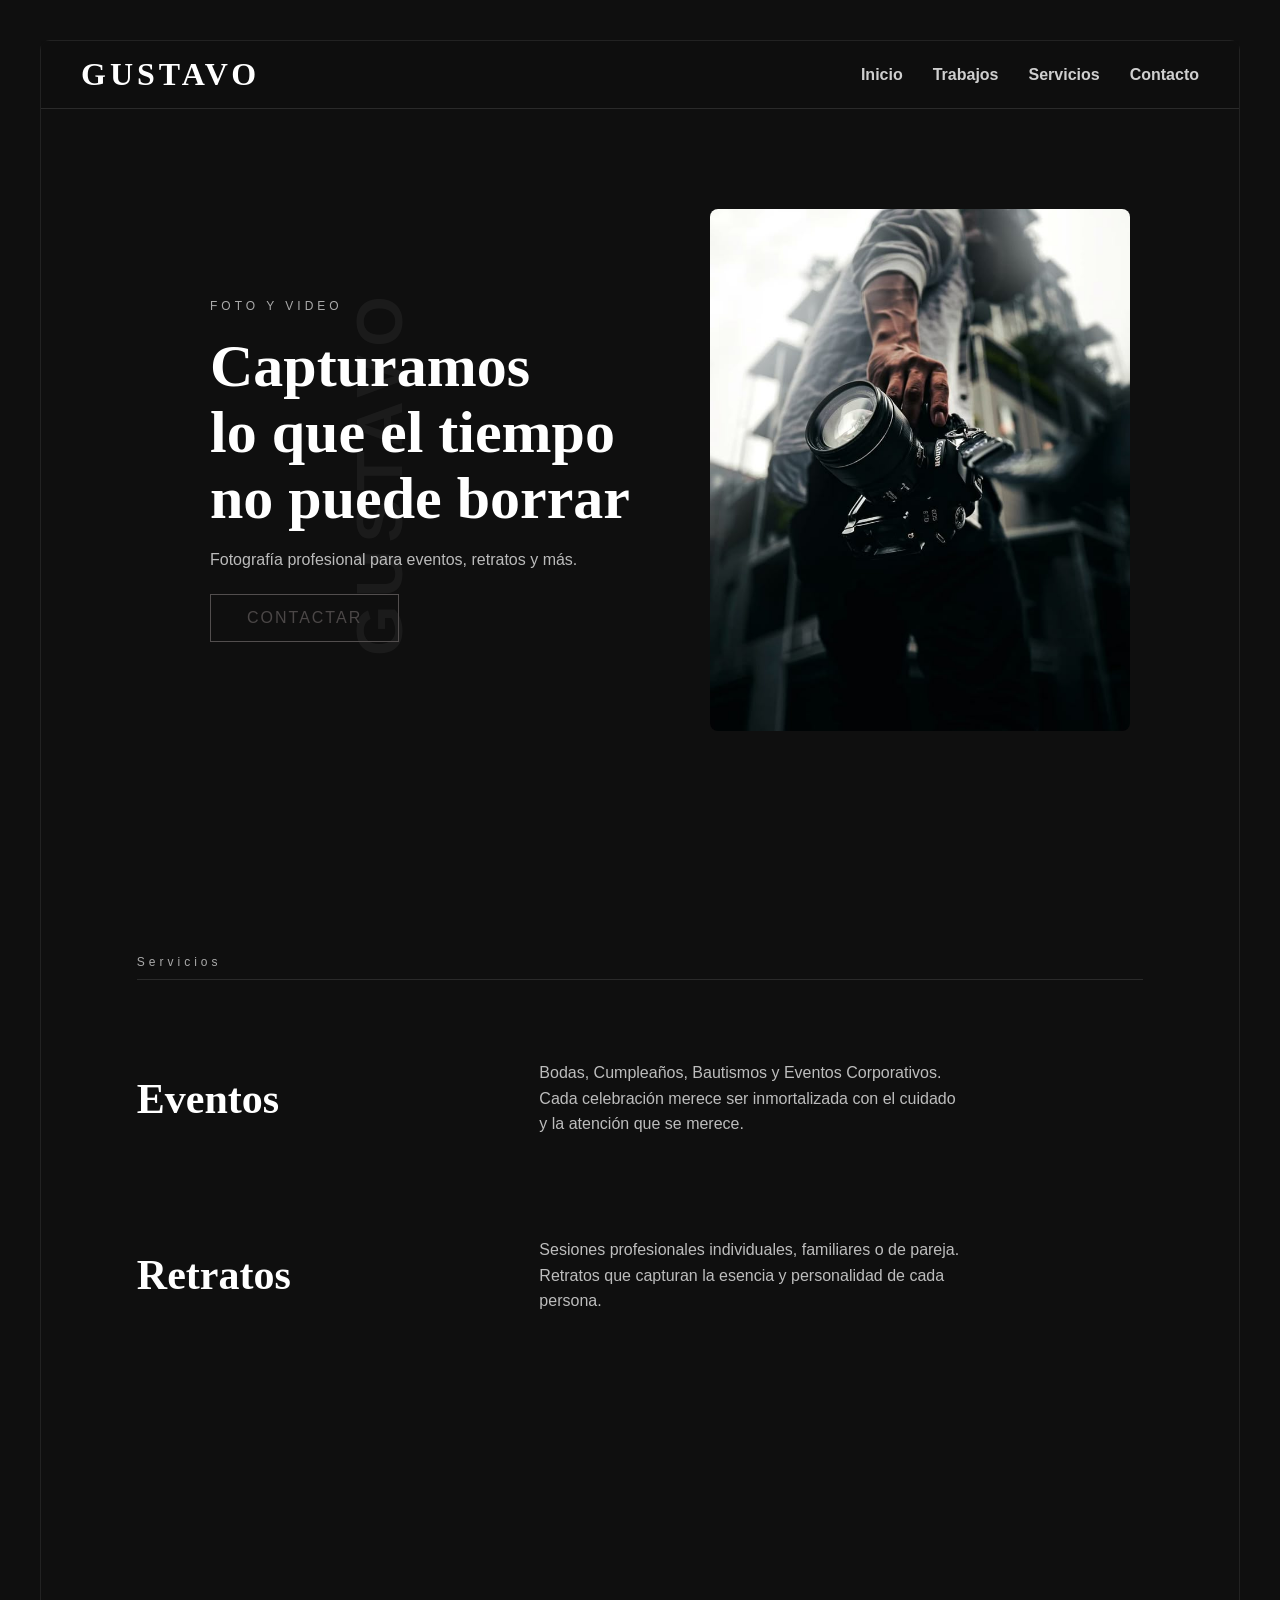
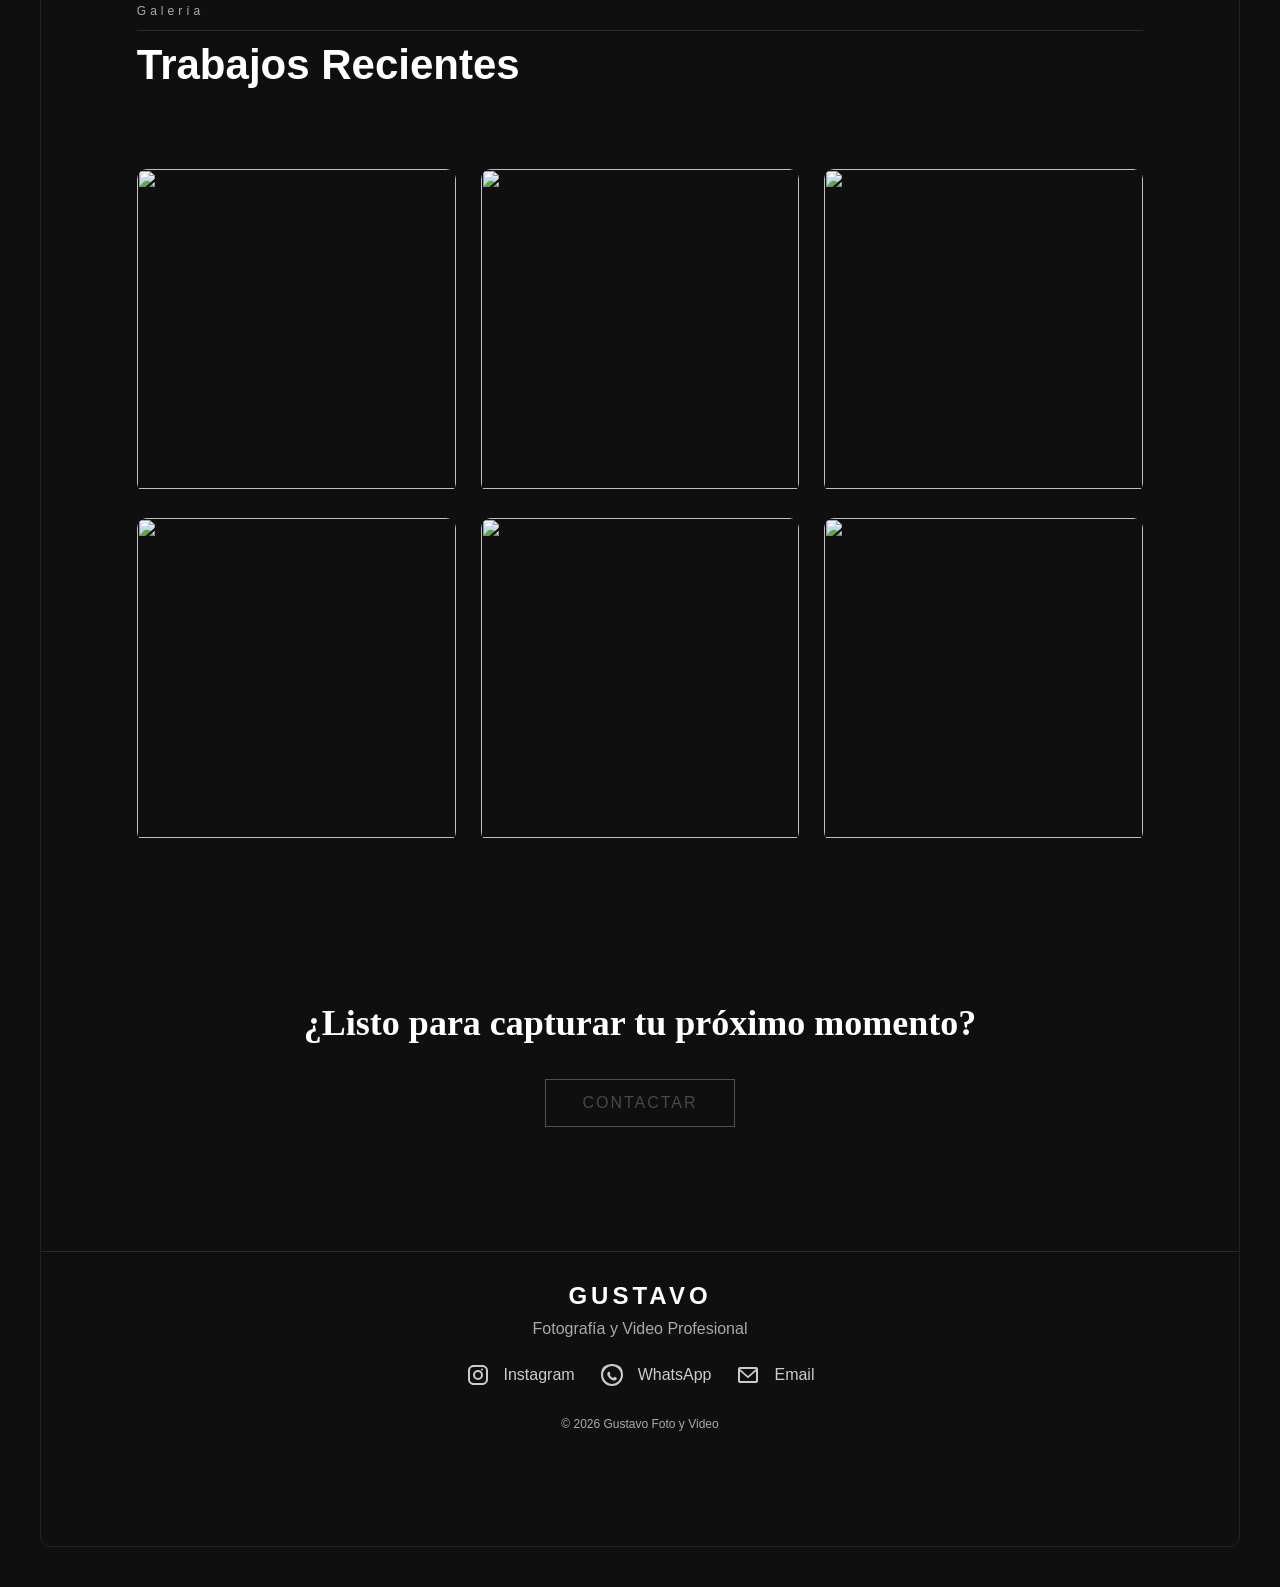
==== commit 2010dd6d: "imagen de home cambiada" ====
--- a/index.html
+++ b/index.html
@@ -60,7 +60,7 @@
 </div>
 
 <div class="hero-img">
-<img src="https://picsum.photos/500/700">
+<img src="imagenes/descargar.jpg">
 </div>
 
 </section>
